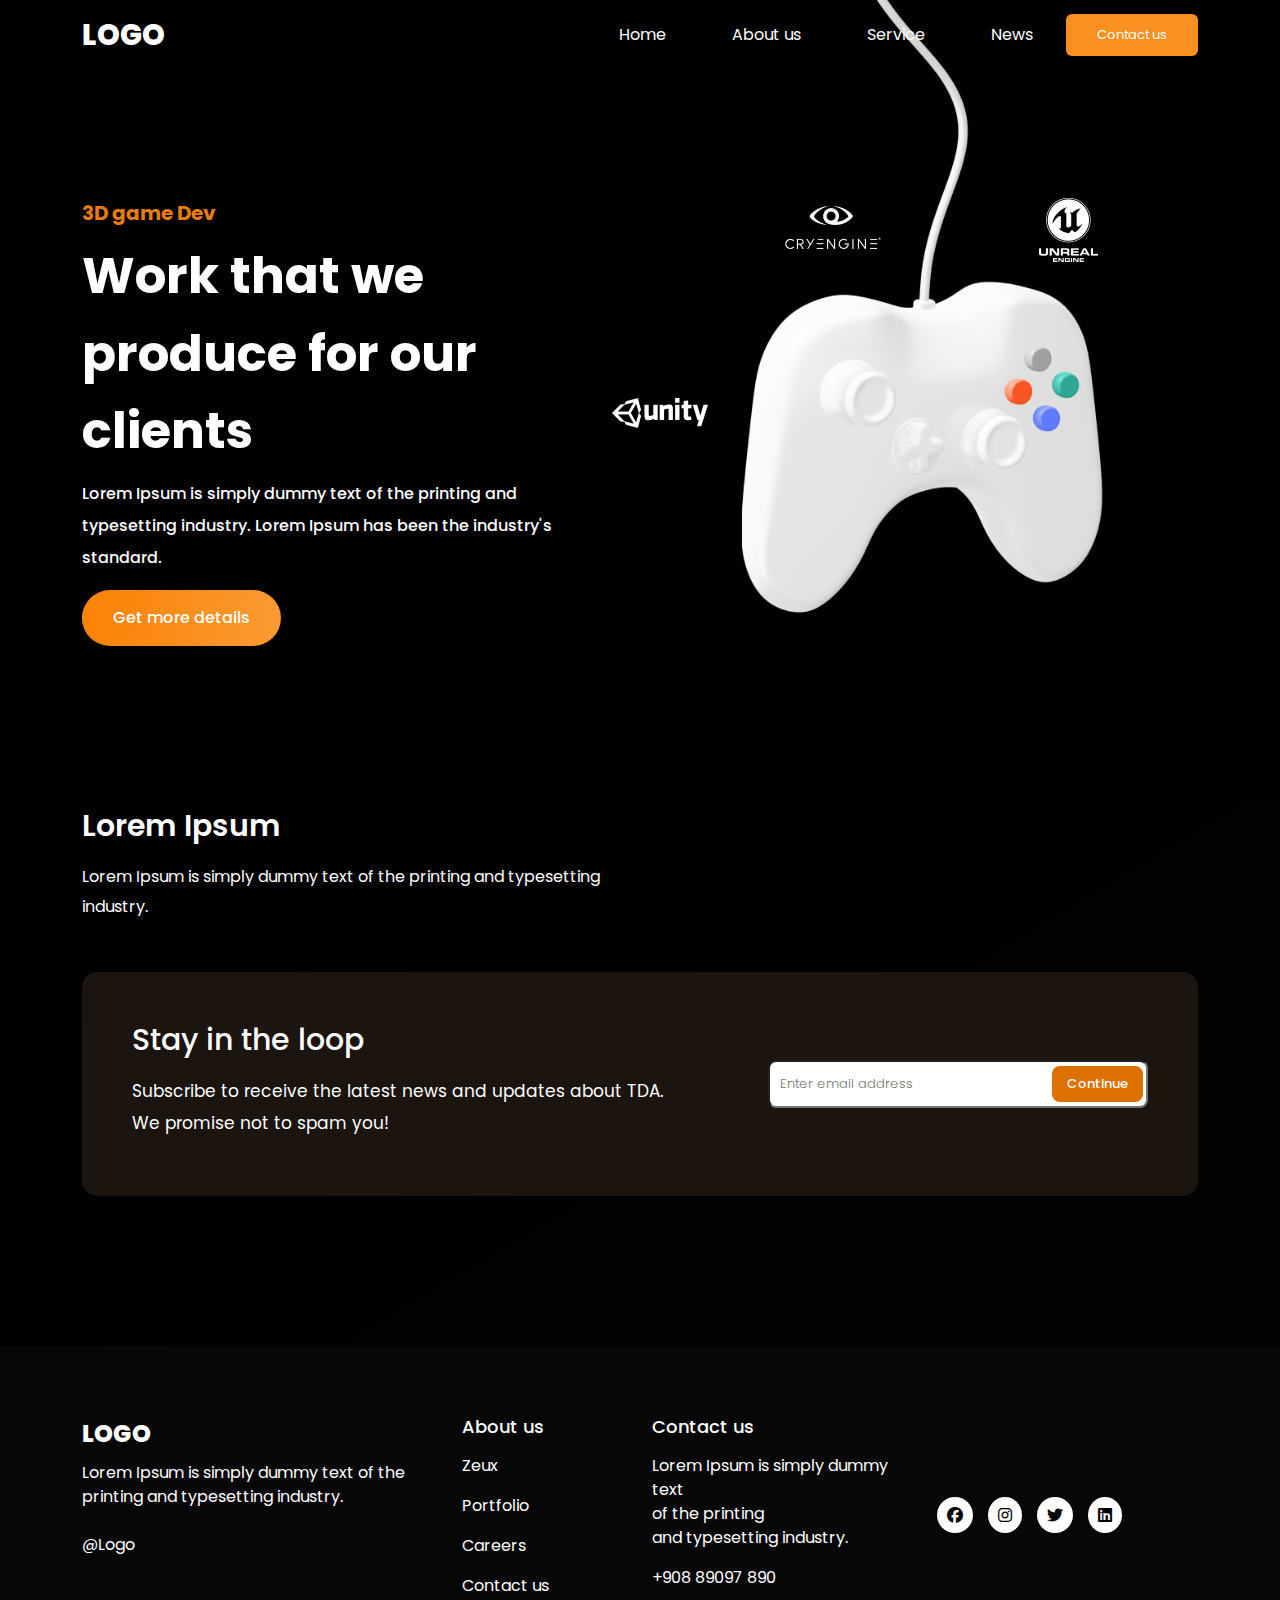
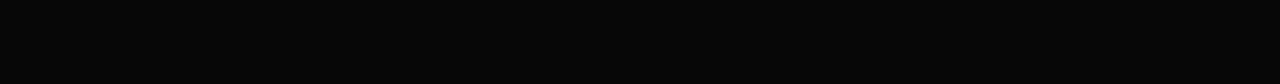
==== index.html @ bf1a1b9a "here is the commit for game web app" ====
<!DOCTYPE html>
<html lang="en">
<head>
    <meta charset="UTF-8">
    <meta name="viewport" content="width=device-width, initial-scale=1.0">
    <title>Web Application Design</title>
    <!--css added-->
    <link rel="stylesheet" href="style.css">
    <link rel="stylesheet" href="./dist/bootstrap.min.css">
    <link rel="stylesheet" href="https://cdnjs.cloudflare.com/ajax/libs/font-awesome/6.4.2/css/all.min.css">
</head>
<body>
    <!--navbar design started-->
    <header>
        <nav class="navbar navbar-expand-lg">
            <div class="container">
              <a class="navbar-brand" href="#">Logo</a>
              <button class="navbar-toggler" type="button" data-bs-toggle="collapse" data-bs-target="#navbarSupportedContent" aria-controls="navbarSupportedContent" aria-expanded="false" aria-label="Toggle navigation">
                <span class="navbar-toggler-icon"></span>
              </button>
              <div class="collapse navbar-collapse" id="navbarSupportedContent">
                <ul class="navbar-nav ms-auto mb-2 mb-lg-0">
                  <li class="nav-item">
                    <a class="nav-link" aria-current="page" href="index.html">Home</a>
                  </li>
                  <li class="nav-item">
                    <a class="nav-link" href="about-us.html">About us</a>
                  </li>
                  <li class="nav-item">
                    <a class="nav-link" href="service.html">Service</a>
                  </li>
                  <li class="nav-item">
                    <a class="nav-link" href="news.html">News</a>
                  </li>
                </ul>
                  <a href="contact.html" class="btn btn_contact_us">Contact us</a>
              </div>
            </div>
          </nav>
    </header>
    <!--navbar design ended-->
    <!--banner design start-->
    <div class="banner">
        <div class="container">
            <div class="row">
                <div class="col-md-6">
                    <div class="banner_left">
                        <h5>3D game Dev </h5>
                        <h1>Work that we<br> produce for our<br> clients</h1>
                        <p>Lorem Ipsum is simply dummy text of the printing and<br> typesetting industry. Lorem Ipsum has been the industry's<br> standard.</p>
                        <button class="btn btn_details">Get more details</button>
                    </div>
                </div>
                <div class="col-md-6">
                    <div class="banner_right">
                        <img src="./images/unreal.png" class="img-fluid unreal" alt="">
                        <img src="./images/crygine.png" class="img-fluid crygine" alt="">
                        <img src="./images/unity.png" class="img-fluid unity" alt="">
                        <img src="./images/joy_stick 1.png" class="img-fluid joy_sticks_image" alt="">
                    </div>
                </div>
            </div>
        </div>
    </div>
    <!--banner design end-->
    <!--call-to-action-started-->
    <div class="call-to-action">
        <div class="container">
            <h4>Lorem Ipsum</h4>
            <p>Lorem Ipsum is simply dummy text of the printing and typesetting<br> industry.</p>
            <div class="loop-box">
                <div class="loop-content">
                    <h4>Stay in the loop</h4>
                    <p>Subscribe to receive the latest news and updates about TDA.<br>
                    We promise not to spam you!</p>
                </div>
                <div class="form-call-to-action">
                    <input type="email" placeholder="Enter email address" id="email">
                    <button type="submit" class="btn btn-action">Continue</button>
                </div>
            </div>
        </div>
    </div>
    <!--call-to-action-ended-->
    <!--footer added-->
    <footer class="footer">
        <div class="container">
            <div class="row">
                <div class="col-md-4">
                    <div class="footer_logo">
                        <a class="navbar-brand" href="#">Logo</a>
                        <p class="mt-2">Lorem Ipsum is simply dummy text of the<br> printing and typesetting industry. </p>
                        <p class="mt-4">@Logo</p>
                    </div>
                </div>
                <div class="col-md-2">
                    <h3 class="mb-3">About us</h3>
                    <p>Zeux</p>
                    <p>Portfolio</p>
                    <p>Careers</p>
                    <p>Contact us</p>
                </div>
                <div class="col-md-3">
                    <h3 class="mb-3">Contact us</h3>
                    <p>Lorem Ipsum is simply dummy text<br> of the printing<br> and typesetting industry. </p>
                    <p>+908 89097 890</p>
                </div>
                <div class="col-md-3 d-flex align-items-center">
                    <div class="social_icons">
                        <a href=""><i class="fa-brands fa-facebook"></i></a>
                        <a href=""><i class="fa-brands fa-instagram"></i></a>
                        <a href=""><i class="fa-brands fa-twitter"></i></a>
                        <a href=""><i class="fa-brands fa-linkedin"></i></a>
                    </div>
                </div>
            </div>
        </div>
    </footer>
    <!--footer ended-->
    <script src="main.js"></script>
    <script src="./dist/bootstrap.bundle.min.js"></script>
    <script src="./dist/bootstrap.min.js"></script>
</body>
</html>
---- style.css ----
@import url('https://fonts.googleapis.com/css2?family=Poppins:ital,wght@0,300;0,400;0,500;0,600;0,700;0,800;1,500&display=swap');

* {
    margin: 0;
    padding: 0;
    font-family: 'Poppins', sans-serif;
}


.navbar {
    background-color: transparent;
    z-index: 999;
}
.navbar-service {
    background-color: black;
}

.navbar .navbar-brand{
    color: #FFF;
    font-size: 29px;
    text-transform: uppercase;
    font-weight: 800;
    line-height: 153.5%;
}

.navbar .navbar-brand:hover{
    color: #fff;
}
.navbar-nav {}
.navbar-nav .nav-item{
    margin-right: 50px;
}
.navbar-nav .nav-item:nth-last-child(1){
    margin-right: 25px;
    z-index: 9999999;
}
.navbar-nav .nav-item .nav-link {
    color: #FFF;
    font-size: 16px;
    font-weight: 400;
    display: block;
    z-index: 99999;
}

.navbar .navbar-nav .nav-item .nav-link {
    position: relative;
}
.navbar .navbar-nav .nav-item .nav-link:after,
.navbar .navbar-nav .nav-item .nav-link:before {
    transition: all .5s;
}

.navbar .navbar-nav .nav-item .nav-link:after{
    position: absolute;
    bottom: 0;
    left: 0;
    right: 0;
    margin: auto;
    width: 0%;
    content: '.';
    color: transparent;
    background: #fb9121;
    height: 2px;
}
.navbar .navbar-nav .nav-item .nav-link:hover:after {
    width: 100%;
}

.btn_contact_us {
    color: #FFF !important;
    font-size: 13px !important;
    font-weight: 400 !important;
    border-radius: 6px !important;
    background: #FA9021 !important;
    padding: 10px 30px !important;
}

.banner {
    background-color: black;
    height: 800px;
    margin-top: -72px;
}

.banner_left {
    margin-top: 200px;
}

.banner_left h1 {
    color: #FFF;
    font-size: 50px;
    font-style: normal;
    font-weight: 700;
    line-height: 155.2%;
}

.banner_left h5{
    color: #E87D0E;
    font-family: Poppins;
    font-size: 20px;
    font-weight: 700;
    line-height: 155.2%;
}

.banner_left p {
    color: #FFF;
    font-family: Poppins;
    font-size: 16px;
    font-weight: 500;
    line-height: 200%;
}

.banner_left .btn_details {
    border-radius: 40px;
    background: linear-gradient(92deg, #FA8305 2.08%, #FB9E3C 117.25%);
    color: #FFF;
    font-size: 16px;
    font-weight: 500;
    padding: 15px 30px;
}

.banner_left .btn_details:hover{
    color: #fff;
}

.banner_right {
    position: relative;
}

.banner_right .joy_sticks_image {
    z-index: 99;
    position: absolute;
    left: 90px;
}

.banner_right .unreal {
    position: absolute;
    right: 100px;
    top: 200px;
}
.banner_right .unity {
    position:absolute;
    top: 400px;
    left: -40px;
}
.banner_right .crygine {
    position: absolute;
    top: 180px;
    left: 130px;
}

.call-to-action {
    background: linear-gradient(149deg, #000000 18.81%, rgba(0, 0, 0, 0.973) 199.4%);
    padding-bottom: 50px;
}

.call-to-action h4{
    color: #FFF;
    font-size: 30px;
    font-style: normal;
    font-weight: 600;
    line-height: 187.5%;
}

.call-to-action p {
    color: #FFF;
    font-size: 16px;
    font-style: normal;
    font-weight: 400;
    line-height: 187.5%;
}

.loop-box {
    border-radius: 15px;
    background: #1C140F;
    padding: 40px 50px;
    display: flex;
    justify-content: space-between;
    margin-top: 50px;
    margin-bottom: 100px;
}

.loop-box .loop-content {

}

.loop-box .loop-content h4 {
    color: #FFF;
    font-size: 30px;
    font-weight: 500;
}

.loop-box .loop-content p {
    color: #FFF;
    font-size: 17px;
    font-weight: 400;
}

.form-call-to-action {
    display: flex;
    align-items: center;
    position: relative;
}
.form-call-to-action input{
    width: 380px;
    height: 48px;
    color: #898989;
    font-size: 13px;
    font-weight: 300;
    padding: 10px;
    border-radius: 8px;
}

.form-call-to-action .btn-action {
    border-radius: 8px;
    background: #DC7000;
    padding: 8px 15px;
    color: #FFF;
    font-size: 13px;
    font-weight: 500;
    position: absolute;
    right: 5px;
    outline: 0;
    border: transparent;
    box-shadow: none;

}
.form-call-to-action .btn-action:focus-visible{
    border: transparent;
    outline: transparent;
    box-shadow: none;
}

.form-call-to-action .btn-action:hover {
    background: #DC7000;
    color: #fff;
}

.footer {
    background: #070707;
    padding: 70px 0;
}

.social_icons {
    display: flex;
    justify-content: center;
    align-items: center;
    gap: 15px;
}

.footer .social_icons a i{
    color: #000000 !important;
    background-color: white !important;
    padding: 10px;
    border-radius: 50%;
}

.footer_logo a {
    color: #FFF;
    font-size: 24px;
    font-style: normal;
    font-weight: 800;
    line-height: 153.5%;
    text-transform: uppercase;
}

.footer_logo p {
    color: #FFF;
    font-size: 16px;
    font-weight: 400;
}

.footer h3 {
    color: #FFF;
    font-size: 18px;
    font-weight: 500;
}

.footer p {
    color: #FFF;
    font-size: 16px;
    font-weight: 400;
}






/*service page started*/
.breadcrumb {
    background-color: black !important;
    justify-content: center;
    padding-top: 100px !important;
    margin-bottom: 0px !important;
    padding-bottom: 50px !important;
}

.breadcrumb-item a{
    color: #FFF !important;
    font-size: 16px !important;
    font-style: normal !important;
    font-weight: 400 !important;
    line-height: 208.5% !important;
    text-decoration: none !important;
}

.breadcrumb .breadcrumb-item .active {
    color: #E47500 !important;
    font-size: 16px !important;
    font-weight: 400 !important;
    line-height: 208.5% !important;
}
/*service page end*/
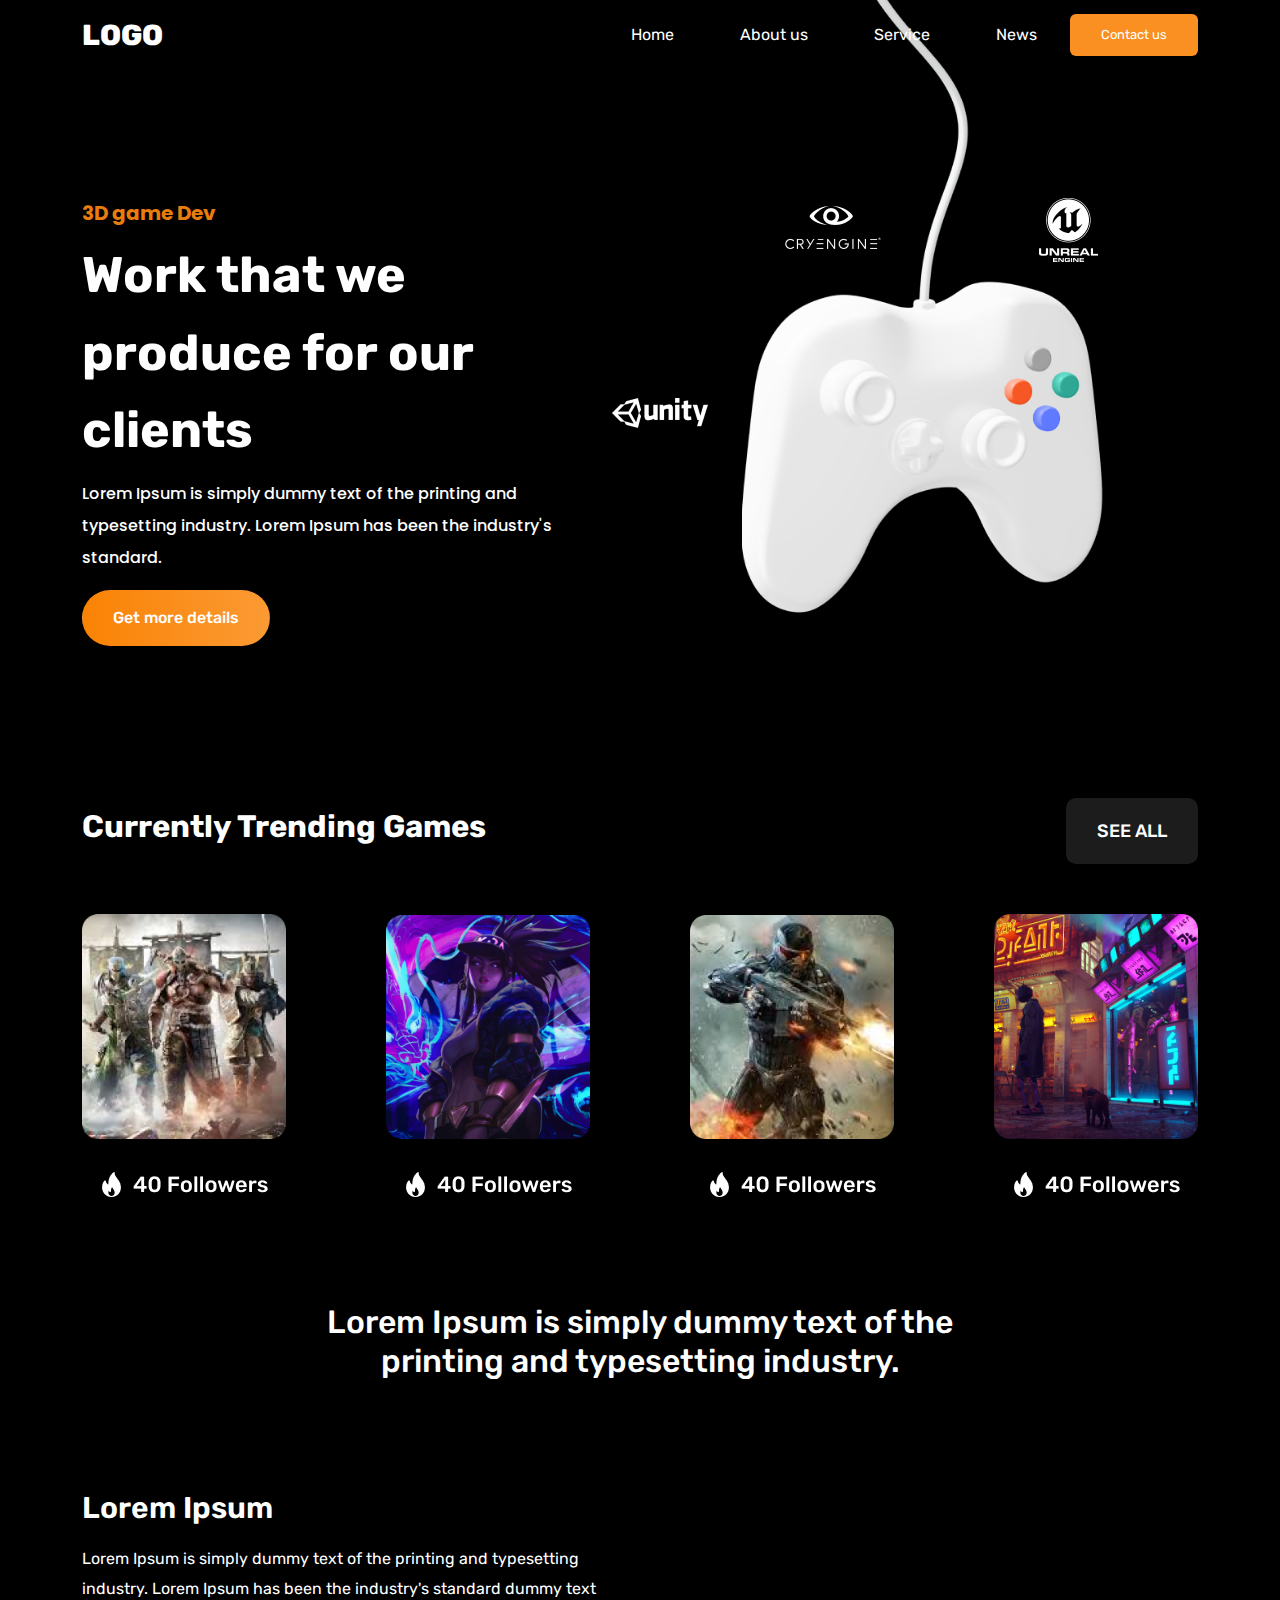
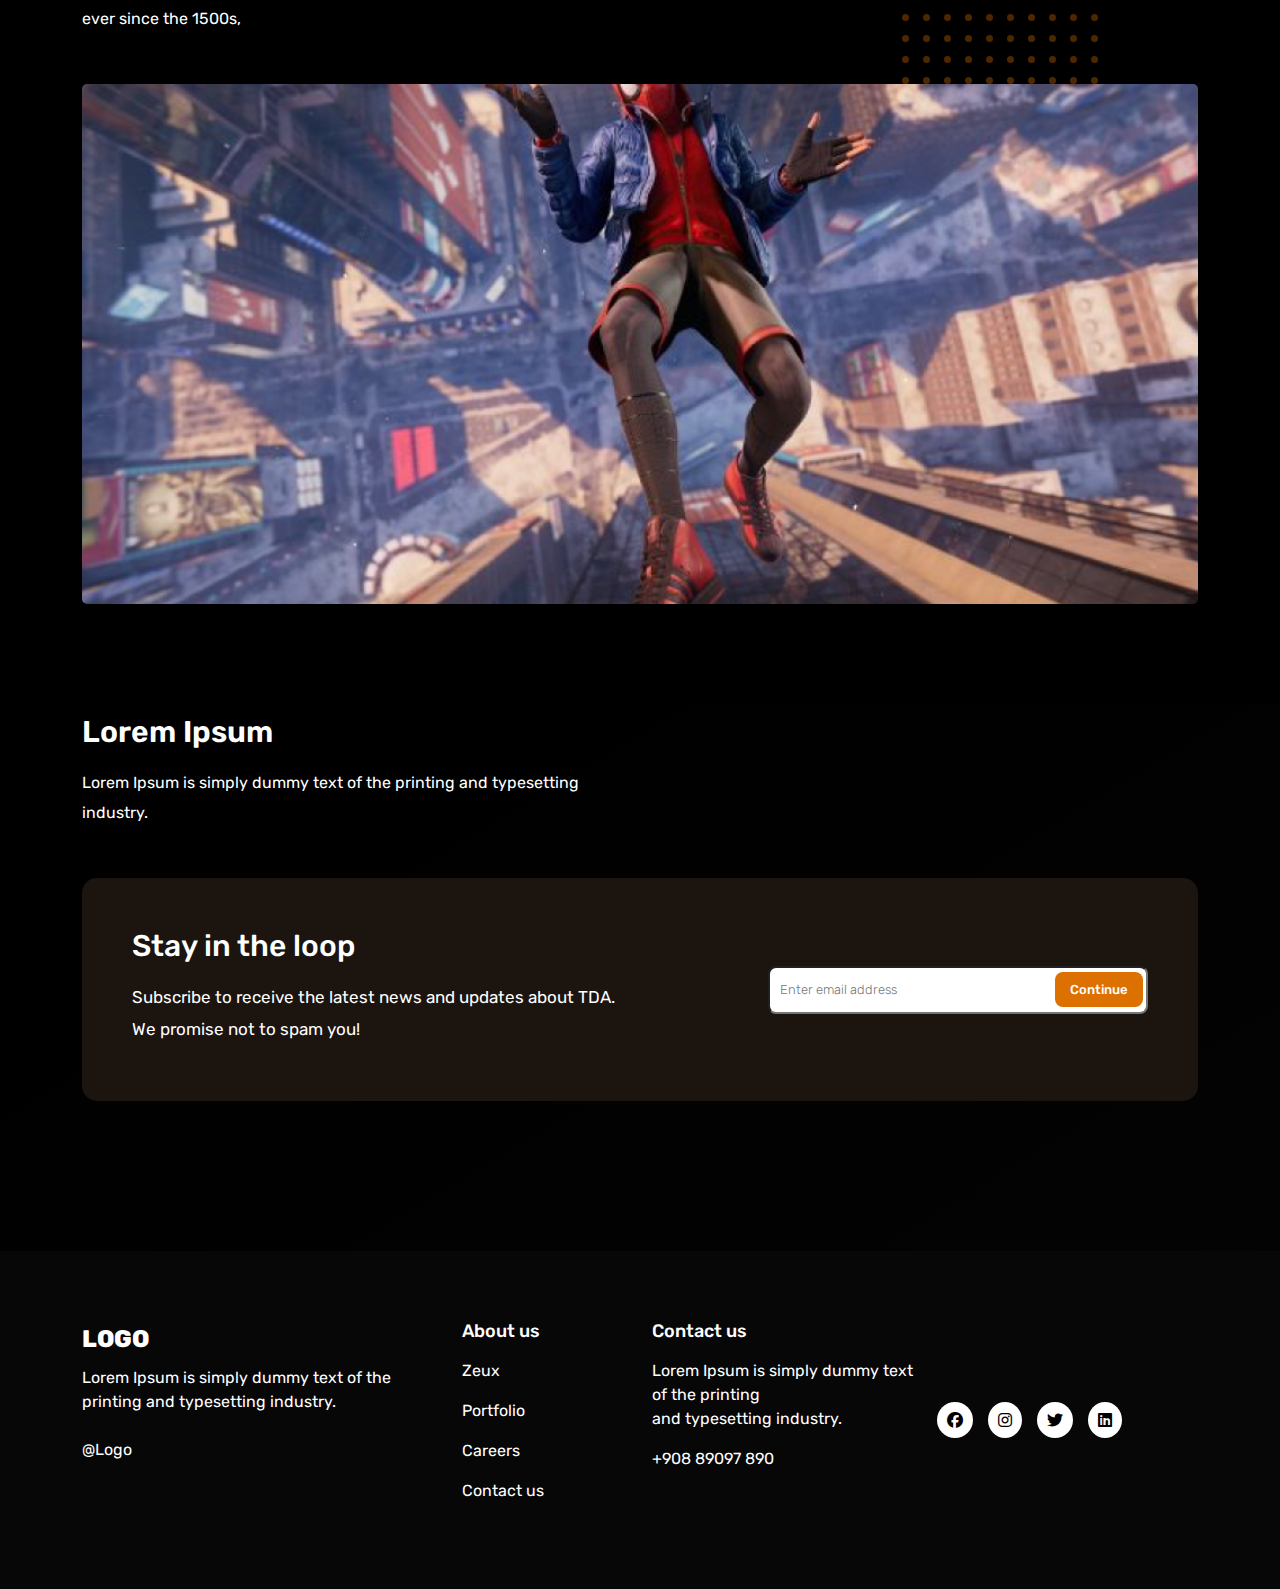
==== commit fea56c99: "added some new code" ====
--- a/index.html
+++ b/index.html
@@ -63,6 +63,49 @@
         </div>
     </div>
     <!--banner design end-->
+    <!--trending games start-->
+    <main class="trending-section">
+        <div class="container">
+            <div class="trending-header">
+                <h2>Currently Trending Games</h2>
+                <button class="btn btn-all">SEE ALL</button>
+            </div>
+            <div class="trending-img-section">
+                <div class="image-box">
+                   <img src="./images/Rectangle-1.png" class="img-fluid main-img" alt="">
+                   <img src="./images/Group 89.png" class="img-fluid main-group" alt=""> 
+                </div>
+                <div class="image-box">
+                    <img src="./images/Rectangle-2.png" class="img-fluid main-img" alt="">
+                    <img src="./images/Group 89.png" class="img-fluid main-group" alt=""> 
+                 </div>
+                 <div class="image-box">
+                    <img src="./images/Rectangle-3.png" class="img-fluid main-img" alt="">
+                    <img src="./images/Group 89.png" class="img-fluid main-group" alt=""> 
+                 </div>
+                 <div class="image-box">
+                    <img src="./images/Rectangle-4.png" class="img-fluid main-img" alt="">
+                    <img src="./images/Group 89.png" class="img-fluid main-group" alt=""> 
+                 </div>
+            </div>
+        </div>
+        <h2 class="mb-0 text-center pt-5">Lorem Ipsum is simply dummy text of the<br> printing and typesetting industry.</h2>
+    </main>
+    <!--trnding games end-->
+    <!--spider-banner-content-->
+    <div class="spider_content_left_header">
+        <div class="container content_header">
+            <h2>Lorem Ipsum</h2>
+            <p>Lorem Ipsum is simply dummy text of the printing and typesetting<br> industry. Lorem Ipsum has been the industry's standard dummy text<br> ever since the 1500s,</p>
+        </div>
+        <div class="container">
+            <div class="content_image_section_spider">
+                <img src="./images/Group-dots.svg" class="img-fluid small_image" alt="">
+                <img src="./images/spider.png" class="img-fluid big_image" alt="">
+            </div>
+        </div>
+    </div>
+    <!--spider-banner-content-->
     <!--call-to-action-started-->
     <div class="call-to-action">
         <div class="container">
--- a/style.css
+++ b/style.css
@@ -1,9 +1,11 @@
 @import url('https://fonts.googleapis.com/css2?family=Poppins:ital,wght@0,300;0,400;0,500;0,600;0,700;0,800;1,500&display=swap');
+@import url('https://fonts.googleapis.com/css2?family=Rubik:wght@300;400;500;600;700;800&display=swap');
 
 * {
     margin: 0;
     padding: 0;
     font-family: 'Poppins', sans-serif;
+    font-family: 'Rubik', sans-serif;
 }
 
 
@@ -281,8 +283,108 @@
     font-weight: 400;
 }
 
-
-
+.trending-header {
+    display: flex;
+    justify-content: space-between;
+}
+
+.trending-header h2 {
+    color: #FFF;
+    font-family: 'Rubik', sans-serif;
+    font-size: 31px;
+    font-weight: 700;
+    line-height: 187.5%;
+}
+
+.trending-header .btn-all {
+    color: #FFF;
+    font-family: 'Rubik', sans-serif;
+    font-size: 18px;
+    font-weight: 500;
+    padding: 8px 30px;
+    border-radius: 10px;
+    background: rgba(255, 255, 255, 0.11);
+}
+
+.trending-header .btn-all:hover {
+    background-color: #DC7000;
+    color: #fff;
+}
+
+.trending-img-section {
+    display: flex;
+    justify-content: space-between;
+    align-items: center;
+    gap: 100px;
+    padding: 50px 0;
+}  
+
+.trending-img-section .image-box {
+    text-align: center;
+}
+
+.trending-img-section .image-box .main-img{
+    margin: 0 auto;
+}
+
+.trending-img-section .image-box .main-group {
+    text-align: center !important;
+    padding-top: 25px;
+}
+
+ h2 {
+    color: #FFF;
+    text-align: center;
+    font-size: 35px;
+    font-style: normal;
+    font-weight: 600;
+    line-height: 50px;
+}
+.spider_content_left_header {
+    background-color: #000000;
+    padding: 100px 0;
+}
+.content_header h2 {
+    color: #FFF;
+    font-size: 30px;
+    font-weight: 600;
+    line-height: 187.5%;
+    text-align: start;
+}
+
+.content_header p {
+    color: #FFF;
+    font-size: 16px;
+    font-style: normal;
+    font-weight: 400;
+    line-height: 187.5%;
+    margin-bottom: 0px;
+    text-align: start;
+}
+
+.content_image_section_spider {
+    position: relative;
+    margin: 0 auto;
+    padding-top: 50px;
+}
+
+.content_image_section_spider .big_image {
+    width: 100%;
+    height: 520px;
+    object-fit: cover;
+    border-radius: 5px;
+    z-index: 99;
+    position: relative;
+    margin: 40px 0;
+    margin: 0 auto;
+}
+
+.content_image_section_spider .small_image {
+    position: absolute;
+    right: 100px;
+    top: -20px;
+    
+}
 
 
 
@@ -304,10 +406,238 @@
     text-decoration: none !important;
 }
 
-.breadcrumb .breadcrumb-item .active {
-    color: #E47500 !important;
-    font-size: 16px !important;
-    font-weight: 400 !important;
-    line-height: 208.5% !important;
-}
-/*service page end*/+.breadcrumb-item.active {
+    color: #FA9021 !important;
+    margin-top: 5px;
+}
+main {
+    background-color: black;
+    margin-bottom: 0;
+}
+.service_main {
+    text-align: center;
+}
+.service_main h1{
+    color: #FFF;
+    text-align: center;
+    font-size: 33px;
+    font-weight: 600;
+    line-height: 50.5%;
+}
+.service_main p{
+    color: #FFF;
+    text-align: center;
+    font-size: 16px;
+    font-style: normal;
+    font-weight: 500;
+    margin-top: 40px;
+    margin-bottom: 0px;
+}
+
+.service_review {
+    border-radius: 10px;
+    background-color: #1C140F;
+    z-index: -111;
+    height: 200px;
+    width: 100%;
+    display: flex;
+    justify-content: space-around;
+    align-items: center;
+    margin-top: 50px;
+}
+
+.service_review_box {
+    display: flex;
+    gap: 30px;
+    align-items: center;
+}
+
+.service_review_box img {
+    width: 50px;
+    height: 50px;
+}
+
+.service_review_content h3{
+    color: #FFF;
+    font-family: 'Rubik', sans-serif;
+    font-size: 25px;
+    font-weight: 700;
+    line-height: 30px;
+}
+
+.service_review_content p {
+    color: #FFF;
+    font-family: 'Rubik', sans-serif;
+    font-size: 20px;
+    font-weight: 400;
+    line-height: 30px;
+    margin-bottom: 0px;
+}
+
+.service_review .line {
+    width: 2px;
+    height: 125.573px;
+    background-color: #EEEFF2;
+}
+.spider_box_section {
+    display: flex;
+    justify-content: center;
+    gap: 100px;
+    padding: 100px 0;
+}
+
+.section_three_content {
+
+}
+
+.section_three_content h2{
+    color: #FFF;
+    font-size: 30px;
+    font-style: normal;
+    font-weight: 500;
+    line-height: normal;
+    padding-bottom: 40px;
+}
+
+.section_three_content p {
+    color: #FFF;
+    font-size: 17px;
+    font-style: normal;
+    font-weight: 400;
+    line-height: normal;
+    padding-bottom: 40px;
+}
+
+.section_three_content .btn-more {
+    background-color: #DC7000;
+    color: #fff;
+    padding: 12px 44px;
+    color: #FFF;
+    font-size: 16px;
+    font-style: normal;
+    font-weight: 400;
+    line-height: normal;
+}
+
+.section_three_image {
+    width: 496px;
+    height: 489px;
+    object-fit: cover;
+}
+
+.section_three_content .btn-more:hover {
+    background-color: #DC7000;
+    color: #fff;
+}
+
+.spider_box_image {
+    border-radius: 16px;
+    width: 680px;
+    height: 354.937px;
+    box-shadow: 0px 2px 4px 0px rgba(47, 48, 53, 0.15);
+    background: linear-gradient(0deg, rgba(47, 48, 53, 0.50) 0%, rgba(47, 48, 53, 0.50) 100%), url(./images/video.png), lightgray 50%;
+    background-size: cover;
+    background-repeat: no-repeat;
+    background-position: center center;
+    display: flex;
+    justify-content: center;
+    align-items: center;
+}
+
+
+.spider_box_content h2 {
+    color: #FFF;
+    font-family: 'Poppins', sans-serif;
+    font-size: 30px;
+    font-style: normal;
+    font-weight: 700;
+    line-height: 180.5%;
+}
+.spider_box_content p {
+    color: #FFF;
+    font-family: 'Poppins', sans-serif;
+    font-size: 14px;
+    font-style: normal;
+    font-weight: 400;
+    line-height: 187.5%; /* 26.25px */
+}
+.spider_box_content ul li {
+    list-style: none;
+    padding: 6px 0;
+    color: #fff;
+}
+.spider_box_content ul li img{
+    margin-right: 10px;
+}
+.spider_box_content ul {
+    margin-bottom: 0px;
+    padding-left: 0px;
+}
+/*service page end*/
+
+
+/*news_part_start*/
+.search-input-form {
+    position: relative;
+}
+.search-input-form input{
+    width: 400px;
+    height: 49px;
+    color: #FFF !important;
+    border: 0;
+    padding: 10px 50px;
+    font-size: 16px;
+    font-weight: 400;
+    line-height: 189.5%;
+    border-radius: 10px;
+    background: #1C140F;
+}
+
+.search-input-form input::placeholder{
+    color: #fff;
+}
+
+ .search-input-form .fa-magnifying-glass {
+    color: #fff;
+    position: absolute;
+    right: 63%;
+    top: 66%;
+ }
+
+ .left_news p {
+    color: #FFF;
+    font-size: 17px;
+    font-style: normal;
+    font-weight: 400;
+    line-height: 207.8%;
+    padding-top: 20px;
+ }
+ .left_news img {
+    padding-bottom: 30px;
+ }
+ .left_news span {
+    background: #2351F5;
+    color: #fff;
+    padding: 10px 32px;
+    margin-top: 10px;
+ }
+ .left_news h6 {
+    color: #fff;
+    display: inline-block;
+    margin-left: 15px;
+ }
+ .left_news h2 {
+    color: #FFF;
+    font-size: 30px;
+    font-weight: 600;
+    line-height: normal;
+    padding-top: 30px;
+ }
+
+ .right_section_news {
+    display: flex;
+    justify-content: center;
+    gap: 50px;
+    align-items: center;
+ }
+/*news_part_end*/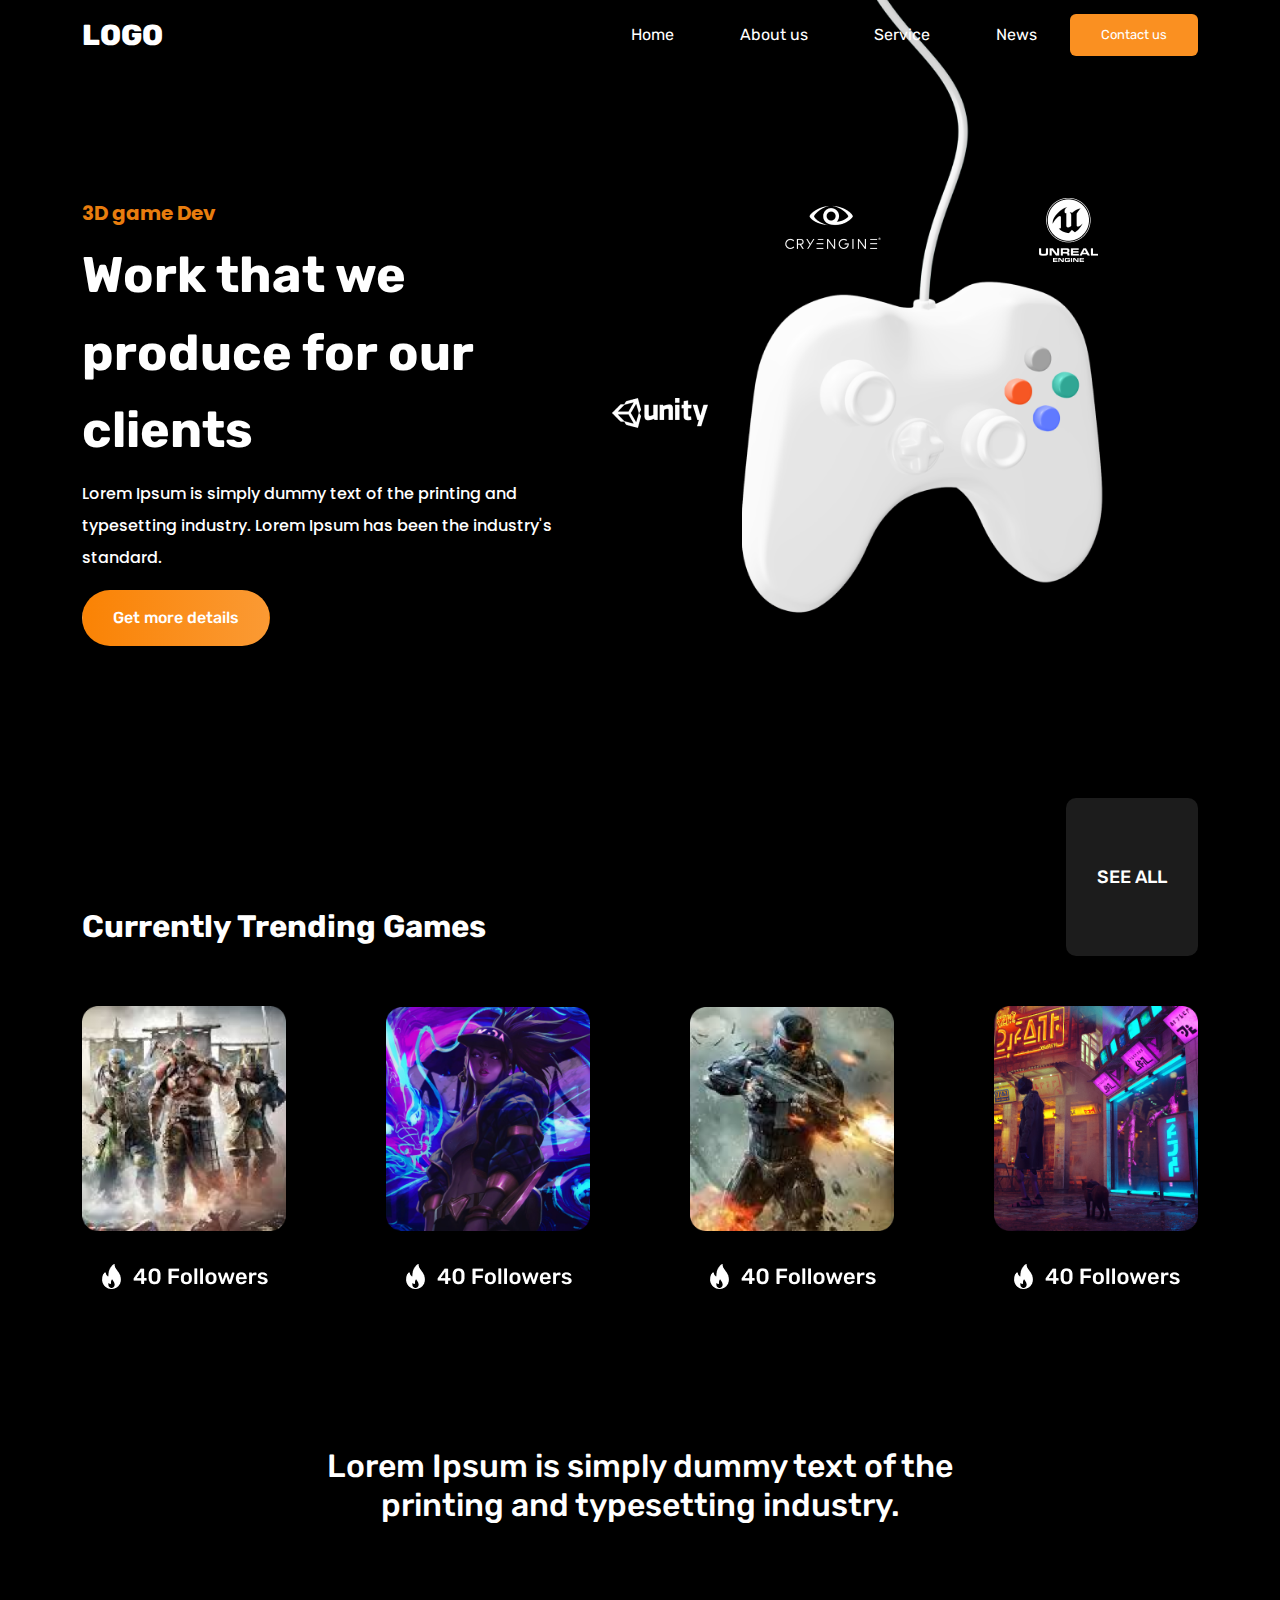
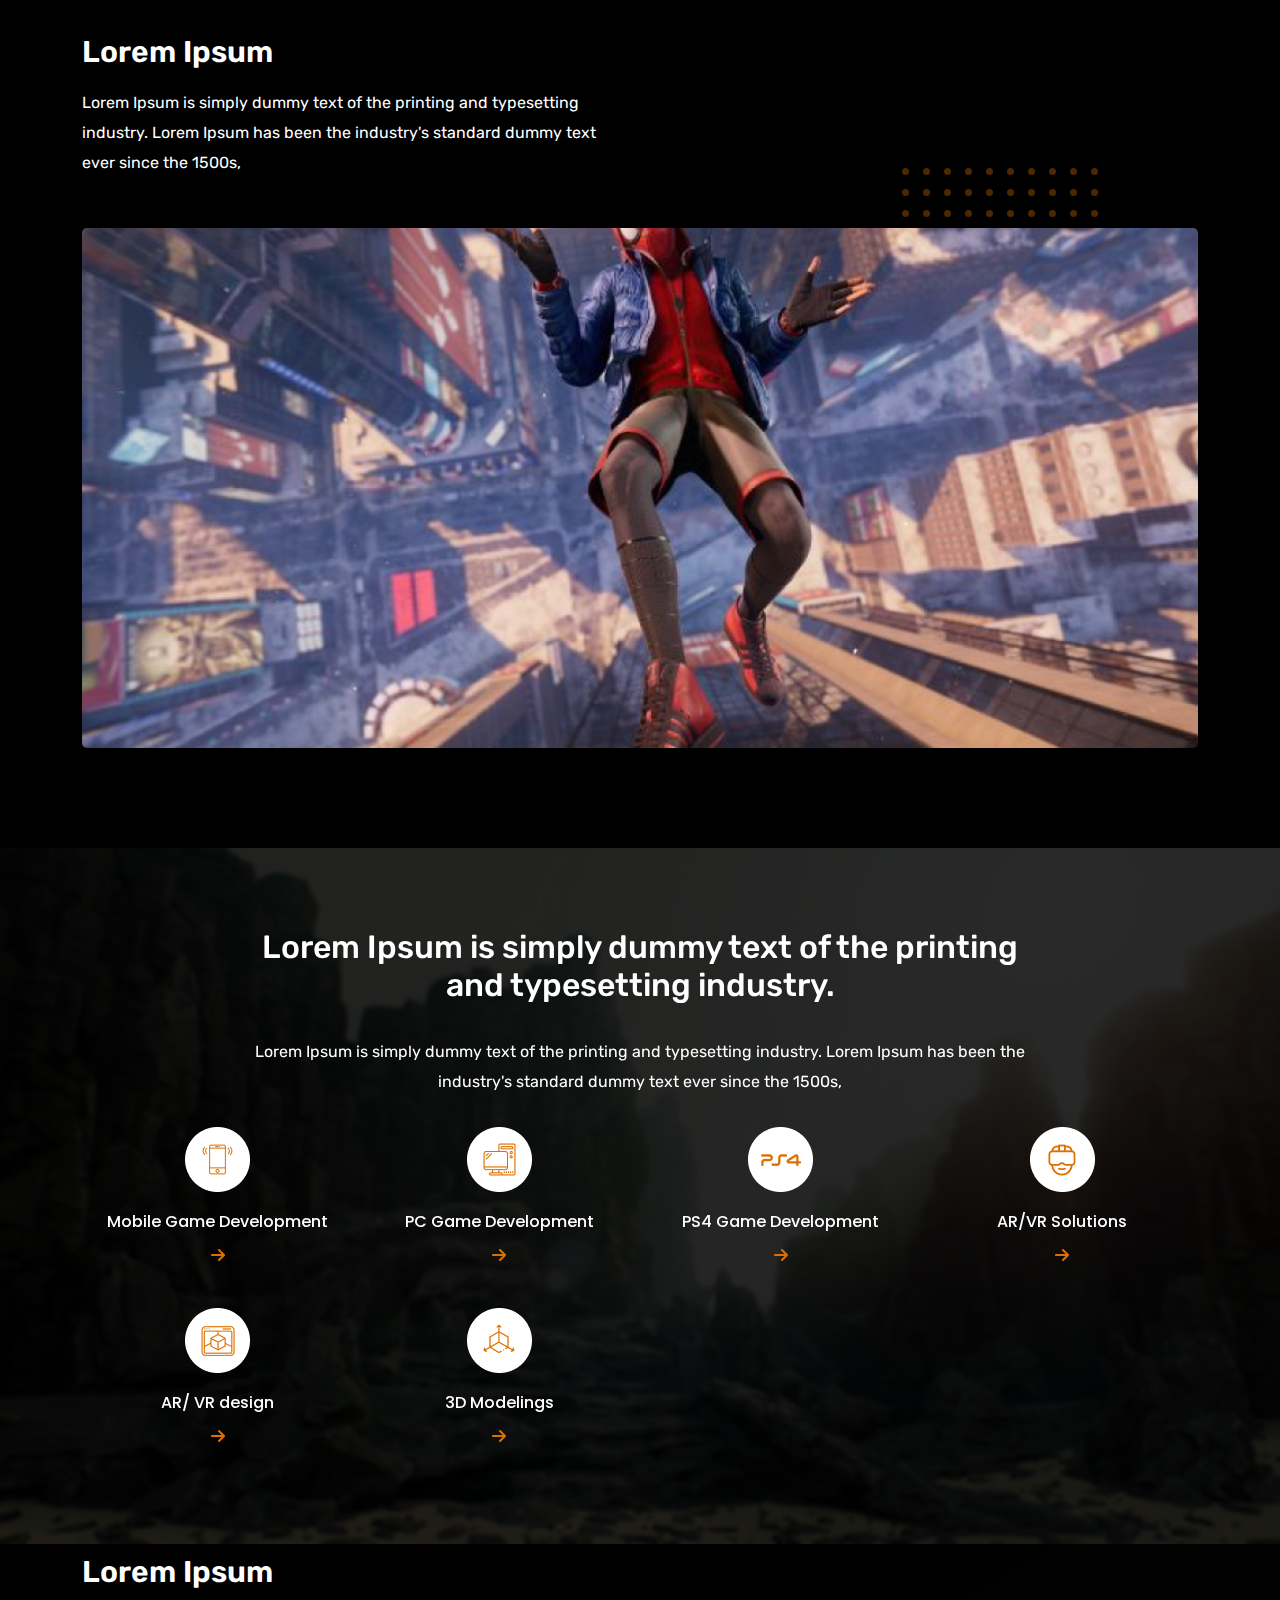
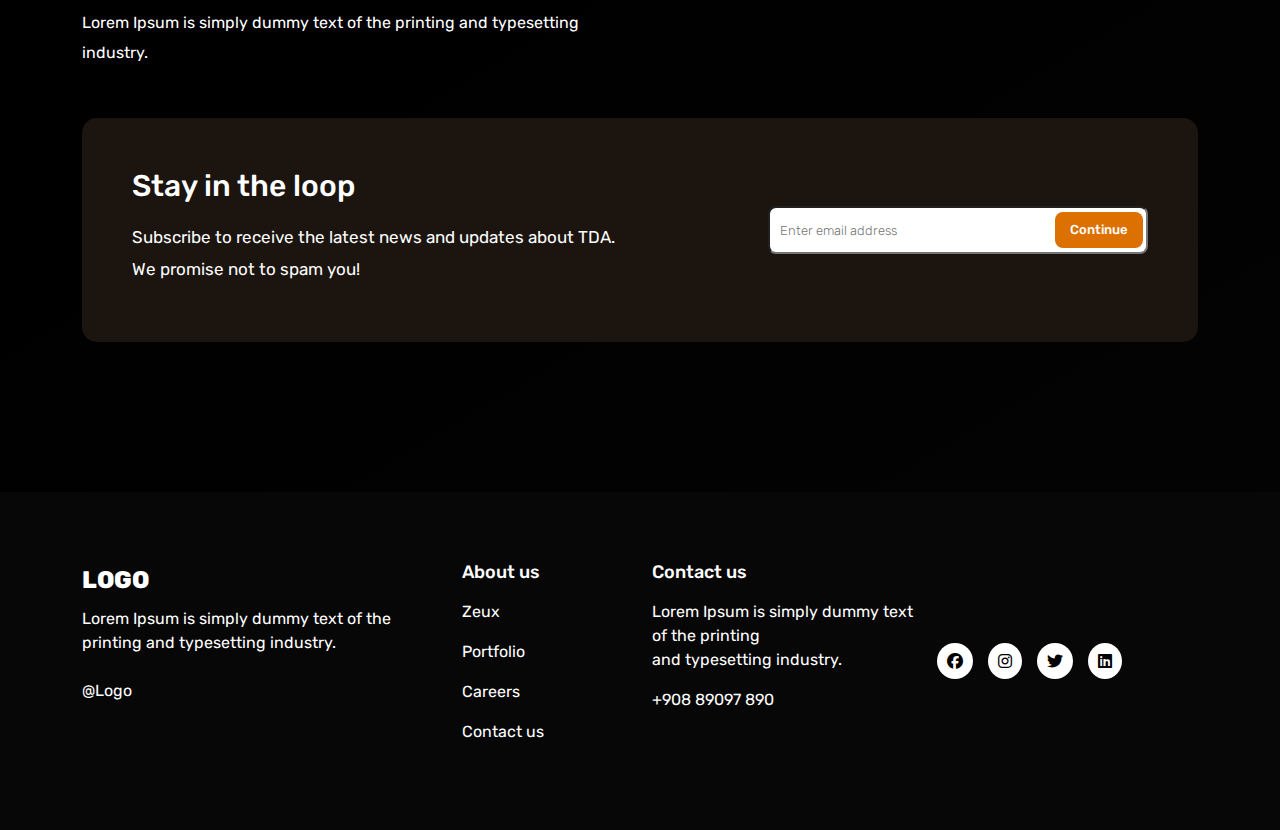
==== commit e42a5b59: "added next code for self development" ====
--- a/index.html
+++ b/index.html
@@ -89,7 +89,7 @@
                  </div>
             </div>
         </div>
-        <h2 class="mb-0 text-center pt-5">Lorem Ipsum is simply dummy text of the<br> printing and typesetting industry.</h2>
+        <h2>Lorem Ipsum is simply dummy text of the<br> printing and typesetting industry.</h2>
     </main>
     <!--trnding games end-->
     <!--spider-banner-content-->
@@ -106,6 +106,46 @@
         </div>
     </div>
     <!--spider-banner-content-->
+    <!--typesetting start-->
+    <main class="typesetting-section">
+        <div class="container">
+            <h2>Lorem Ipsum is simply dummy text of the printing<br> and typesetting industry.</h2>
+            <p class="pt-4">Lorem Ipsum is simply dummy text of the printing and typesetting industry. Lorem Ipsum has been the<br> industry's standard dummy text ever since the 1500s,</p>
+            <div class="service_box_container">
+                <div class="text-center service_box_content">
+                    <img src="./images/Group-48.png" class="img-fluid" alt="">
+                    <h6 class="mb-0">Mobile Game Development</h6>
+                    <i class="fa-solid fa-arrow-right"></i>
+                </div>
+                <div class="text-center service_box_content">
+                    <img src="./images/Group-49.png" class="img-fluid" alt="">
+                    <h6 class="mb-0">PC Game Development</h6>
+                    <i class="fa-solid fa-arrow-right"></i>
+                </div>
+                <div class="text-center service_box_content">
+                    <img src="./images/Group-50.png" class="img-fluid" alt="">
+                    <h6 class="mb-0">PS4 Game Development</h6>
+                    <i class="fa-solid fa-arrow-right"></i>
+                </div>
+                <div class="text-center service_box_content">
+                    <img src="./images/Group-51.png" class="img-fluid" alt="">
+                    <h6 class="mb-0">AR/VR Solutions</h6>
+                    <i class="fa-solid fa-arrow-right"></i>
+                </div>
+                <div class="text-center service_box_content service_box_content_middle">
+                    <img src="./images/Group-52.png" class="img-fluid" alt="">
+                    <h6 class="mb-0">AR/ VR design</h6>
+                    <i class="fa-solid fa-arrow-right"></i>
+                </div>
+                <div class="text-center service_box_content service_box_content_middle">
+                    <img src="./images/Group-53.png" class="img-fluid" alt="">
+                    <h6 class="mb-0">3D Modelings</h6>
+                    <i class="fa-solid fa-arrow-right"></i>
+                </div>
+            </div>
+        </div>
+    </main>
+    <!--typesetting end-->
     <!--call-to-action-started-->
     <div class="call-to-action">
         <div class="container">
--- a/style.css
+++ b/style.css
@@ -382,11 +382,79 @@
 .content_image_section_spider .small_image {
     position: absolute;
     right: 100px;
-    top: -20px;
+    top: -10px;
     
 }
 
 
+.trending-section h2 {
+    margin-bottom: 0px;
+    padding-top: 100px;
+}
+
+.typesetting-section {
+    background-image: url(./images/typesetting.png);
+    backdrop-filter: blur(2px);
+    background-position: center center;
+    background-repeat: no-repeat;
+    background-size: cover;
+    width: 100%;
+    height: auto;
+    padding: 80px 0;
+}
+
+.typesetting-section p {
+    color: #FFF;
+    text-align: center;
+    font-size: 16px;
+    font-weight: 400;
+    line-height: 187.5%;
+}
+
+.typesetting-section::before {
+      content: '';
+      position: absolute;
+      top: 0;
+      left: 0;
+      width: 100%;
+      height: 100%;
+      background: linear-gradient(0deg, rgba(0, 0, 0, 0.65) 0%, rgba(0, 0, 0, 0.65) 100%), rgba(0, 0, 0, 0.54);
+        backdrop-filter: blur(2px);
+      z-index: -1; 
+}
+.service_box_container {
+    display: grid;
+    grid-template-columns: repeat(4, 1fr);
+    grid-gap: 10px;
+    justify-content: center;
+}
+
+.service_box_content {
+    z-index: 99;
+    padding: 15px;
+}
+
+.service_box_content_middle {
+    grid-row: 2 / span 2;
+    justify-content: center;
+}
+
+.service_box_content img {
+    margin-bottom: 15px;
+}
+.service_box_content h6 {
+    color: #FFF;
+    font-family: 'Poppins', sans-serif;
+    font-size: 16px;
+    font-style: normal;
+    font-weight: 500;
+    line-height: 187.5%;
+}
+
+.service_box_content .fa-arrow-right {
+    color: #DC7000;
+    padding-top: 10px;
+}
 
 /*service page started*/
 .breadcrumb {
